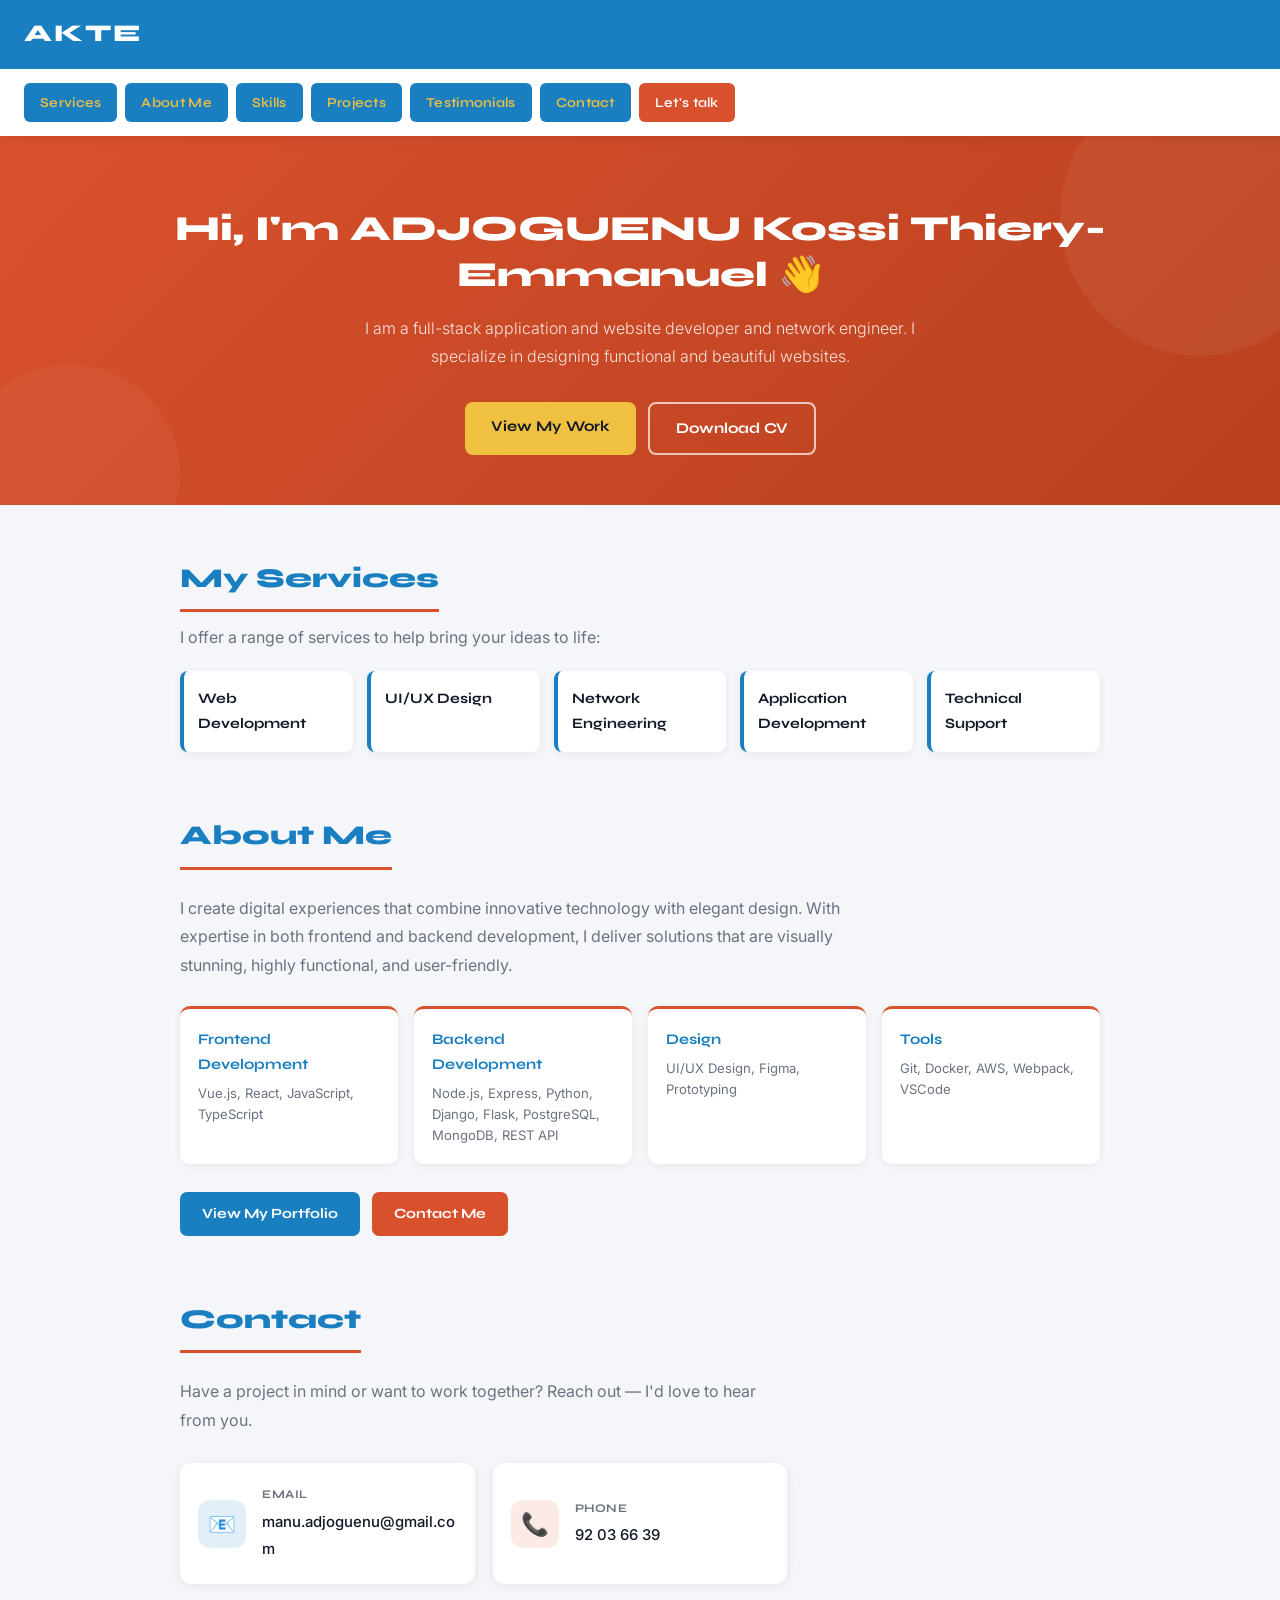
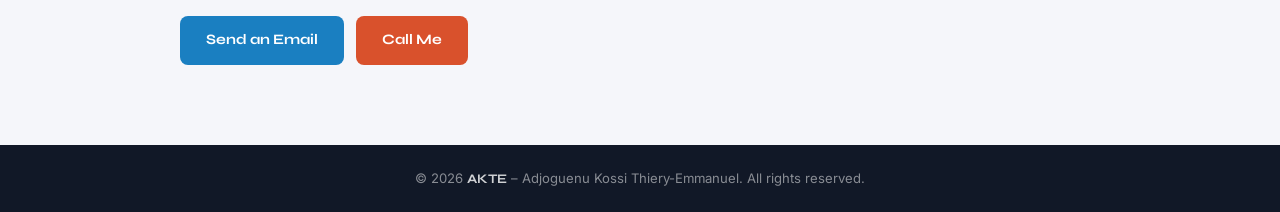
==== portfolio2.html @ 12d93a60 "Adaptation au portable" ====
<!DOCTYPE html>
<html lang="en">
<head>
    <meta charset="UTF-8">
    <meta name="viewport" content="width=device-width, initial-scale=1.0">
    <title>AKTE – Adjoguenu Kossi Thiery-Emmanuel</title>
    <link href="https://fonts.googleapis.com/css2?family=Syne:wght@400;600;700;800&family=Inter:wght@300;400;500&display=swap" rel="stylesheet">
    <style>
        *, *::before, *::after { box-sizing: border-box; margin: 0; padding: 0; }

        :root {
            --blue: #1a7fc1;
            --blue-dark: #1260a0;
            --orange: #d9512c;
            --orange-dark: #b8401f;
            --yellow: #f0c040;
            --white: #ffffff;
            --light: #f5f6fa;
            --dark: #111827;
            --gray: #6b7280;
        }

        html { scroll-behavior: smooth; }

        body {
            font-family: 'Inter', sans-serif;
            background-color: var(--light);
            color: var(--dark);
            line-height: 1.7;
        }

        /* HEADER */
        header {
            background-color: var(--blue);
            padding: 14px 24px;
            display: flex;
            align-items: center;
            justify-content: space-between;
        }

        header h3 {
            font-family: 'Syne', sans-serif;
            font-size: 1.5rem;
            font-weight: 800;
            color: var(--white);
            letter-spacing: 2px;
        }

        /* HAMBURGER */
        .hamburger {
            display: none;
            flex-direction: column;
            gap: 5px;
            background: none;
            border: none;
            cursor: pointer;
            padding: 4px;
        }

        .hamburger span {
            display: block;
            width: 26px;
            height: 2px;
            background: var(--white);
            border-radius: 2px;
            transition: all 0.3s ease;
        }

        .hamburger.open span:nth-child(1) { transform: translateY(7px) rotate(45deg); }
        .hamburger.open span:nth-child(2) { opacity: 0; }
        .hamburger.open span:nth-child(3) { transform: translateY(-7px) rotate(-45deg); }

        /* NAV */
        nav {
            background-color: var(--white);
            padding: 14px 24px;
            box-shadow: 0 2px 10px rgba(0,0,0,0.08);
            position: sticky;
            top: 0;
            z-index: 100;
        }

        nav ul {
            list-style: none;
            display: flex;
            flex-wrap: wrap;
            gap: 8px;
            align-items: center;
        }

        nav ul li a {
            text-decoration: none;
            background-color: var(--blue);
            color: var(--yellow);
            padding: 8px 16px;
            border-radius: 6px;
            font-family: 'Syne', sans-serif;
            font-weight: 600;
            font-size: 0.85rem;
            letter-spacing: 0.3px;
            display: inline-block;
            transition: background-color 0.2s ease, transform 0.15s ease;
        }

        nav ul li a:hover { background-color: var(--blue-dark); transform: translateY(-2px); }

        nav ul li:last-child a { background-color: var(--orange); color: var(--white); }
        nav ul li:last-child a:hover { background-color: var(--orange-dark); }

        /* MOBILE NAV */
        @media (max-width: 640px) {
            .hamburger { display: flex; }
            nav { padding: 0; }

            nav ul {
                flex-direction: column;
                align-items: stretch;
                gap: 0;
                max-height: 0;
                overflow: hidden;
                transition: max-height 0.35s ease, padding 0.3s ease;
            }

            nav ul.open {
                max-height: 500px;
                padding: 12px 16px 16px;
                gap: 8px;
            }

            nav ul li a { display: block; text-align: center; padding: 10px 16px; }
        }

        /* HERO */
        .hero {
            background: linear-gradient(135deg, var(--orange) 0%, var(--orange-dark) 100%);
            padding: 70px 24px 50px;
            text-align: center;
            position: relative;
            overflow: hidden;
        }

        .hero::before {
            content: '';
            position: absolute;
            top: -60px; right: -60px;
            width: 280px; height: 280px;
            background: rgba(255,255,255,0.05);
            border-radius: 50%;
        }

        .hero::after {
            content: '';
            position: absolute;
            bottom: -80px; left: -40px;
            width: 220px; height: 220px;
            background: rgba(255,255,255,0.04);
            border-radius: 50%;
        }

        .hero h1 {
            font-family: 'Syne', sans-serif;
            font-size: clamp(1.4rem, 5vw, 2.2rem);
            font-weight: 800;
            color: var(--white);
            margin-bottom: 18px;
            line-height: 1.3;
            position: relative;
        }

        .hero .tagline {
            font-size: clamp(0.88rem, 2.5vw, 1rem);
            color: rgba(255,255,255,0.85);
            max-width: 620px;
            margin: 0 auto 32px;
            font-weight: 300;
            position: relative;
        }

        .hero-btns {
            display: flex;
            gap: 12px;
            justify-content: center;
            flex-wrap: wrap;
            position: relative;
        }

        .btn {
            text-decoration: none;
            padding: 12px 26px;
            border-radius: 8px;
            font-family: 'Syne', sans-serif;
            font-weight: 700;
            font-size: 0.93rem;
            display: inline-block;
            transition: transform 0.15s ease, box-shadow 0.15s ease;
        }

        .btn:hover { transform: translateY(-3px); box-shadow: 0 8px 20px rgba(0,0,0,0.2); }
        .btn.primary { background-color: var(--yellow); color: var(--dark); }
        .btn.secondary { background-color: transparent; color: var(--white); border: 2px solid rgba(255,255,255,0.7); }

        /* MAIN */
        main { max-width: 960px; margin: 0 auto; padding: 50px 20px 60px; }

        .section-title {
            font-family: 'Syne', sans-serif;
            font-size: clamp(1.3rem, 4vw, 1.7rem);
            font-weight: 800;
            color: var(--blue);
            margin-bottom: 12px;
            padding-bottom: 8px;
            border-bottom: 3px solid var(--orange);
            display: inline-block;
        }

        /* SERVICES */
        .services-section { margin-bottom: 60px; }
        .services-section > p { color: var(--gray); margin-bottom: 20px; }

        .services-grid {
            display: grid;
            grid-template-columns: repeat(auto-fill, minmax(150px, 1fr));
            gap: 14px;
            list-style: none;
        }

        .services-grid li {
            background: var(--white);
            border-left: 4px solid var(--blue);
            border-radius: 8px;
            padding: 16px 14px;
            box-shadow: 0 2px 8px rgba(0,0,0,0.06);
            transition: transform 0.15s ease;
        }

        .services-grid li:hover { transform: translateY(-4px); }

        .services-grid li h4 {
            font-family: 'Syne', sans-serif;
            font-size: 0.9rem;
            font-weight: 700;
            color: var(--dark);
        }

        /* ABOUT */
        .about-section { margin-bottom: 60px; }

        .about-section > p {
            color: var(--gray);
            margin: 12px 0 26px;
            max-width: 700px;
            line-height: 1.8;
        }

        .skills-grid {
            display: grid;
            grid-template-columns: repeat(auto-fill, minmax(200px, 1fr));
            gap: 16px;
            list-style: none;
            margin-bottom: 28px;
        }

        .skills-grid li {
            background: var(--white);
            border-radius: 10px;
            padding: 18px;
            box-shadow: 0 2px 8px rgba(0,0,0,0.06);
            border-top: 3px solid var(--orange);
        }

        .skills-grid li h4 {
            font-family: 'Syne', sans-serif;
            font-size: 0.92rem;
            font-weight: 700;
            color: var(--blue);
            margin-bottom: 6px;
        }

        .skills-grid li p { font-size: 0.82rem; color: var(--gray); line-height: 1.6; }

        .about-links { display: flex; gap: 12px; flex-wrap: wrap; }

        .about-links a {
            text-decoration: none;
            padding: 10px 22px;
            border-radius: 7px;
            font-family: 'Syne', sans-serif;
            font-weight: 700;
            font-size: 0.88rem;
            transition: transform 0.15s ease;
        }

        .about-links a:hover { transform: translateY(-2px); }
        .about-links a:first-child { background-color: var(--blue); color: var(--white); }
        .about-links a:last-child { background-color: var(--orange); color: var(--white); }

        /* CONTACT */
        .contact-section { margin-bottom: 20px; }

        .contact-section > p {
            color: var(--gray);
            margin: 12px 0 28px;
            max-width: 600px;
            line-height: 1.8;
        }

        .contact-cards {
            display: grid;
            grid-template-columns: repeat(auto-fill, minmax(240px, 1fr));
            gap: 18px;
            margin-bottom: 32px;
        }

        .contact-card {
            background: var(--white);
            border-radius: 12px;
            padding: 22px 18px;
            box-shadow: 0 2px 12px rgba(0,0,0,0.07);
            display: flex;
            align-items: center;
            gap: 16px;
            transition: transform 0.15s ease, box-shadow 0.15s ease;
            text-decoration: none;
            color: inherit;
        }

        .contact-card:hover {
            transform: translateY(-4px);
            box-shadow: 0 8px 24px rgba(0,0,0,0.12);
        }

        .contact-icon {
            width: 48px;
            height: 48px;
            border-radius: 12px;
            display: flex;
            align-items: center;
            justify-content: center;
            flex-shrink: 0;
            font-size: 1.4rem;
        }

        .contact-icon.email { background: rgba(26,127,193,0.12); }
        .contact-icon.phone { background: rgba(217,81,44,0.12); }

        .contact-card-info span {
            display: block;
            font-size: 0.73rem;
            font-family: 'Syne', sans-serif;
            font-weight: 700;
            color: var(--gray);
            text-transform: uppercase;
            letter-spacing: 0.6px;
            margin-bottom: 3px;
        }

        .contact-card-info strong {
            font-size: 0.93rem;
            color: var(--dark);
            font-weight: 500;
            word-break: break-all;
        }

        .contact-cta { display: flex; gap: 12px; flex-wrap: wrap; }

        .contact-cta a {
            text-decoration: none;
            padding: 12px 26px;
            border-radius: 8px;
            font-family: 'Syne', sans-serif;
            font-weight: 700;
            font-size: 0.9rem;
            transition: transform 0.15s ease, box-shadow 0.15s ease;
        }

        .contact-cta a:hover { transform: translateY(-2px); box-shadow: 0 6px 16px rgba(0,0,0,0.15); }
        .contact-cta a.cta-email { background-color: var(--blue); color: var(--white); }
        .contact-cta a.cta-phone { background-color: var(--orange); color: var(--white); }

        /* FOOTER */
        footer {
            background-color: var(--dark);
            color: rgba(255,255,255,0.5);
            text-align: center;
            padding: 22px 20px;
            font-size: 0.82rem;
        }

        footer strong { color: rgba(255,255,255,0.8); font-family: 'Syne', sans-serif; }

        /* RESPONSIVE */
        @media (max-width: 480px) {
            .hero { padding: 50px 18px 40px; }
            main { padding: 36px 16px 48px; }
            .services-grid { grid-template-columns: 1fr 1fr; }
            .skills-grid { grid-template-columns: 1fr; }
            .contact-cards { grid-template-columns: 1fr; }
            .btn { width: 100%; text-align: center; }
            .hero-btns { flex-direction: column; }
            .contact-cta { flex-direction: column; }
            .contact-cta a { text-align: center; }
        }
    </style>
</head>
<body>

    <header>
        <h3>AKTE</h3>
        <button class="hamburger" id="menuBtn" aria-label="Toggle navigation">
            <span></span><span></span><span></span>
        </button>
    </header>

    <nav id="mainNav">
        <ul id="navList">
            <li><a href="#services">Services</a></li>
            <li><a href="#about">About Me</a></li>
            <li><a href="#about">Skills</a></li>
            <li><a href="#contact">Projects</a></li>
            <li><a href="#contact">Testimonials</a></li>
            <li><a href="#contact">Contact</a></li>
            <li><a href="mailto:manu.adjoguenu@gmail.com">Let's talk</a></li>
        </ul>
    </nav>

    <section class="hero">
        <h1>Hi, I'm ADJOGUENU Kossi Thiery-Emmanuel 👋</h1>
        <p class="tagline">I am a full-stack application and website developer and network engineer. I specialize in designing functional and beautiful websites.</p>
        <div class="hero-btns">
            <a href="#about" class="btn primary">View My Work</a>
            <a href="#" class="btn secondary">Download CV</a>
        </div>
    </section>

    <main>

        <article class="services-section" id="services">
            <h2 class="section-title">My Services</h2>
            <p>I offer a range of services to help bring your ideas to life:</p>
            <ul class="services-grid">
                <li><h4>Web Development</h4></li>
                <li><h4>UI/UX Design</h4></li>
                <li><h4>Network Engineering</h4></li>
                <li><h4>Application Development</h4></li>
                <li><h4>Technical Support</h4></li>
            </ul>
        </article>

        <article class="about-section" id="about">
            <h2 class="section-title">About Me</h2>
            <p>I create digital experiences that combine innovative technology with elegant design. With expertise in both frontend and backend development, I deliver solutions that are visually stunning, highly functional, and user-friendly.</p>
            <ul class="skills-grid">
                <li>
                    <h4>Frontend Development</h4>
                    <p>Vue.js, React, JavaScript, TypeScript</p>
                </li>
                <li>
                    <h4>Backend Development</h4>
                    <p>Node.js, Express, Python, Django, Flask, PostgreSQL, MongoDB, REST API</p>
                </li>
                <li>
                    <h4>Design</h4>
                    <p>UI/UX Design, Figma, Prototyping</p>
                </li>
                <li>
                    <h4>Tools</h4>
                    <p>Git, Docker, AWS, Webpack, VSCode</p>
                </li>
            </ul>
            <div class="about-links">
                <a href="#">View My Portfolio</a>
                <a href="#contact">Contact Me</a>
            </div>
        </article>

        <article class="contact-section" id="contact">
            <h2 class="section-title">Contact</h2>
            <p>Have a project in mind or want to work together? Reach out — I'd love to hear from you.</p>

            <div class="contact-cards">
                <a class="contact-card" href="mailto:manu.adjoguenu@gmail.com">
                    <div class="contact-icon email">📧</div>
                    <div class="contact-card-info">
                        <span>Email</span>
                        <strong>manu.adjoguenu@gmail.com</strong>
                    </div>
                </a>
                <a class="contact-card" href="tel:+22892036639">
                    <div class="contact-icon phone">📞</div>
                    <div class="contact-card-info">
                        <span>Phone</span>
                        <strong>92 03 66 39</strong>
                    </div>
                </a>
            </div>

            <div class="contact-cta">
                <a class="cta-email" href="mailto:manu.adjoguenu@gmail.com">Send an Email</a>
                <a class="cta-phone" href="tel:+22892036639">Call Me</a>
            </div>
        </article>

    </main>

    <footer>
        <p>© 2026 <strong>AKTE</strong> – Adjoguenu Kossi Thiery-Emmanuel. All rights reserved.</p>
    </footer>

    <script>
        const btn = document.getElementById('menuBtn');
        const list = document.getElementById('navList');

        btn.addEventListener('click', () => {
            btn.classList.toggle('open');
            list.classList.toggle('open');
        });

        list.querySelectorAll('a').forEach(link => {
            link.addEventListener('click', () => {
                btn.classList.remove('open');
                list.classList.remove('open');
            });
        });
    </script>

</body>
</html>
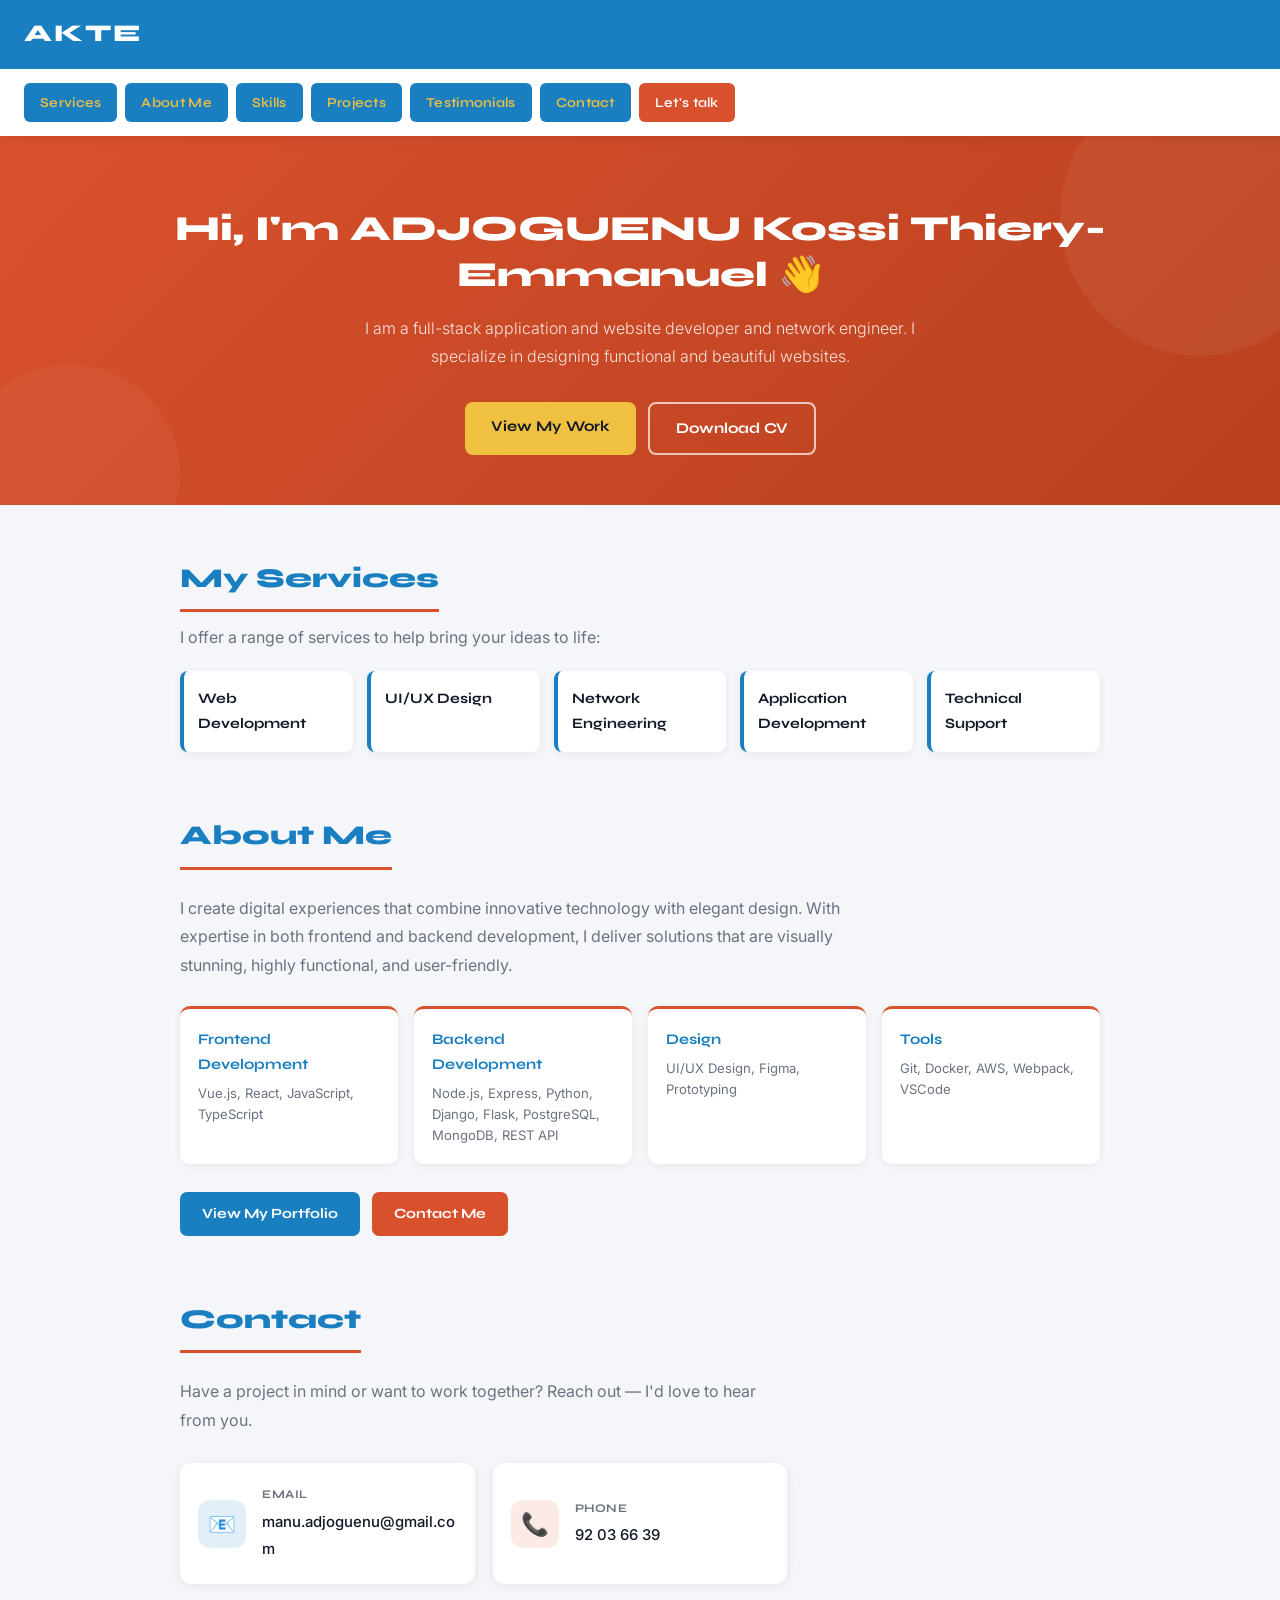
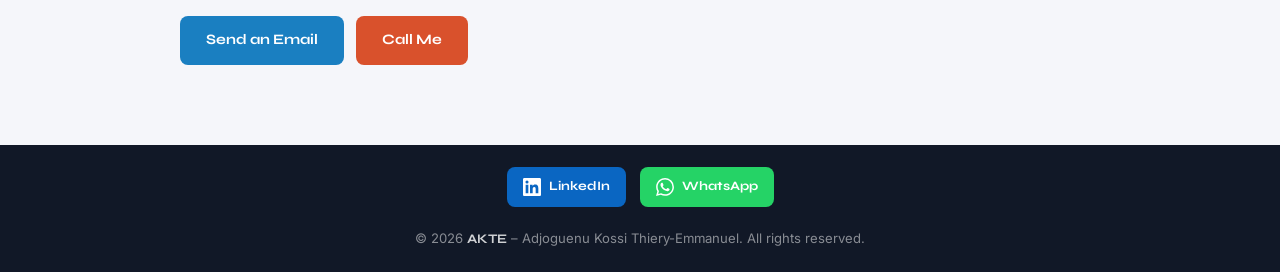
==== commit dfc83508: "ajout des réseaux sociaux et cv au portfolio" ====
--- a/portfolio2.html
+++ b/portfolio2.html
@@ -387,6 +387,42 @@
         }
 
         footer strong { color: rgba(255,255,255,0.8); font-family: 'Syne', sans-serif; }
+
+        .footer-socials {
+            display: flex;
+            justify-content: center;
+            gap: 14px;
+            margin-bottom: 20px;
+            flex-wrap: wrap;
+        }
+
+        .social-link {
+            display: flex;
+            align-items: center;
+            gap: 8px;
+            text-decoration: none;
+            padding: 9px 16px;
+            border-radius: 8px;
+            font-family: 'Syne', sans-serif;
+            font-weight: 700;
+            font-size: 0.8rem;
+            transition: transform 0.15s ease, opacity 0.15s ease;
+            color: var(--white);
+        }
+
+        .social-link:hover { transform: translateY(-3px); opacity: 0.85; }
+
+        .social-link svg {
+            width: 18px;
+            height: 18px;
+            fill: currentColor;
+            flex-shrink: 0;
+        }
+
+        .social-link.linkedin { background-color: #0A66C2; }
+        .social-link.whatsapp { background-color: #25D366; }
+
+        
 
         /* RESPONSIVE */
         @media (max-width: 480px) {
@@ -428,7 +464,7 @@
         <p class="tagline">I am a full-stack application and website developer and network engineer. I specialize in designing functional and beautiful websites.</p>
         <div class="hero-btns">
             <a href="#about" class="btn primary">View My Work</a>
-            <a href="#" class="btn secondary">Download CV</a>
+            <a href="CV_DEVELOPPEURWEB_EMMANUELADJOGUENU.pdf" download="CV_EMMANUEL_ADJOGUENU.pdf" class="btn secondary">Download CV</a>
         </div>
     </section>
 
@@ -497,13 +533,29 @@
             <div class="contact-cta">
                 <a class="cta-email" href="mailto:manu.adjoguenu@gmail.com">Send an Email</a>
                 <a class="cta-phone" href="tel:+22892036639">Call Me</a>
+                
             </div>
         </article>
 
     </main>
 
     <footer>
+        <div class="footer-socials">
+            <a class="social-link linkedin" href="https://linkedin.com/in/emmanuel-adjoguenu" target="_blank" rel="noopener">
+                <svg viewBox="0 0 24 24" xmlns="http://www.w3.org/2000/svg"><path d="M20.447 20.452h-3.554v-5.569c0-1.328-.027-3.037-1.852-3.037-1.853 0-2.136 1.445-2.136 2.939v5.667H9.351V9h3.414v1.561h.046c.477-.9 1.637-1.85 3.37-1.85 3.601 0 4.267 2.37 4.267 5.455v6.286zM5.337 7.433a2.062 2.062 0 0 1-2.063-2.065 2.064 2.064 0 1 1 2.063 2.065zm1.782 13.019H3.555V9h3.564v11.452zM22.225 0H1.771C.792 0 0 .774 0 1.729v20.542C0 23.227.792 24 1.771 24h20.451C23.2 24 24 23.227 24 22.271V1.729C24 .774 23.2 0 22.222 0h.003z"/></svg>
+                LinkedIn
+            </a>
+            
+            <a class="social-link whatsapp" href="https://wa.me/22892036639" target="_blank" rel="noopener">
+                <svg viewBox="0 0 24 24" xmlns="http://www.w3.org/2000/svg"><path d="M17.472 14.382c-.297-.149-1.758-.867-2.03-.967-.273-.099-.471-.148-.67.15-.197.297-.767.966-.94 1.164-.173.199-.347.223-.644.075-.297-.15-1.255-.463-2.39-1.475-.883-.788-1.48-1.761-1.653-2.059-.173-.297-.018-.458.13-.606.134-.133.298-.347.446-.52.149-.174.198-.298.298-.497.099-.198.05-.371-.025-.52-.075-.149-.669-1.612-.916-2.207-.242-.579-.487-.5-.669-.51-.173-.008-.371-.01-.57-.01-.198 0-.52.074-.792.372-.272.297-1.04 1.016-1.04 2.479 0 1.462 1.065 2.875 1.213 3.074.149.198 2.096 3.2 5.077 4.487.709.306 1.262.489 1.694.625.712.227 1.36.195 1.871.118.571-.085 1.758-.719 2.006-1.413.248-.694.248-1.289.173-1.413-.074-.124-.272-.198-.57-.347m-5.421 7.403h-.004a9.87 9.87 0 0 1-5.031-1.378l-.361-.214-3.741.982.998-3.648-.235-.374a9.86 9.86 0 0 1-1.51-5.26c.001-5.45 4.436-9.884 9.888-9.884 2.64 0 5.122 1.03 6.988 2.898a9.825 9.825 0 0 1 2.893 6.994c-.003 5.45-4.437 9.884-9.885 9.884m8.413-18.297A11.815 11.815 0 0 0 12.05 0C5.495 0 .16 5.335.157 11.892c0 2.096.547 4.142 1.588 5.945L.057 24l6.305-1.654a11.882 11.882 0 0 0 5.683 1.448h.005c6.554 0 11.89-5.335 11.893-11.893a11.821 11.821 0 0 0-3.48-8.413z"/></svg>
+                WhatsApp
+            </a>
+            
+        </div>
+
+        <div class="footer-divider">
         <p>© 2026 <strong>AKTE</strong> – Adjoguenu Kossi Thiery-Emmanuel. All rights reserved.</p>
+        </div>
     </footer>
 
     <script>
